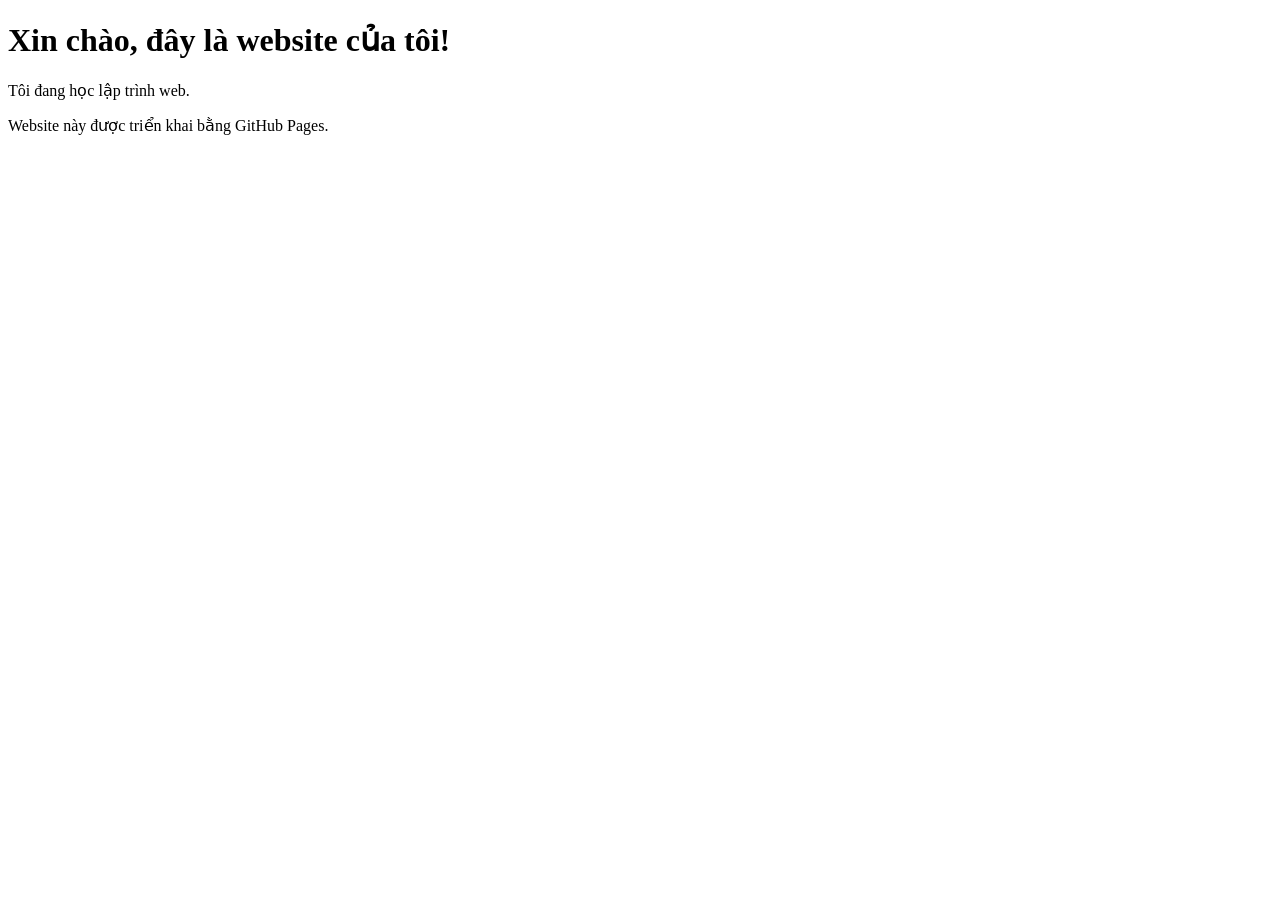
==== index.html @ 7e12b92e "an index file for  my fisrt website" ====
<!DOCTYPE html>
<html lang="vi">
<head>
    <meta charset="UTF-8">
    <meta name="viewport"
          content="width=device-width, initial-scale=1.0">
    <title>Website cá nhân</title>
</head>
<body>
    <h1>Xin chào, đây là website của tôi!</h1>
    <p>Tôi đang học lập trình web.</p>
    <p>Website này được triển khai bằng GitHub Pages.</p>
</body>
</html>
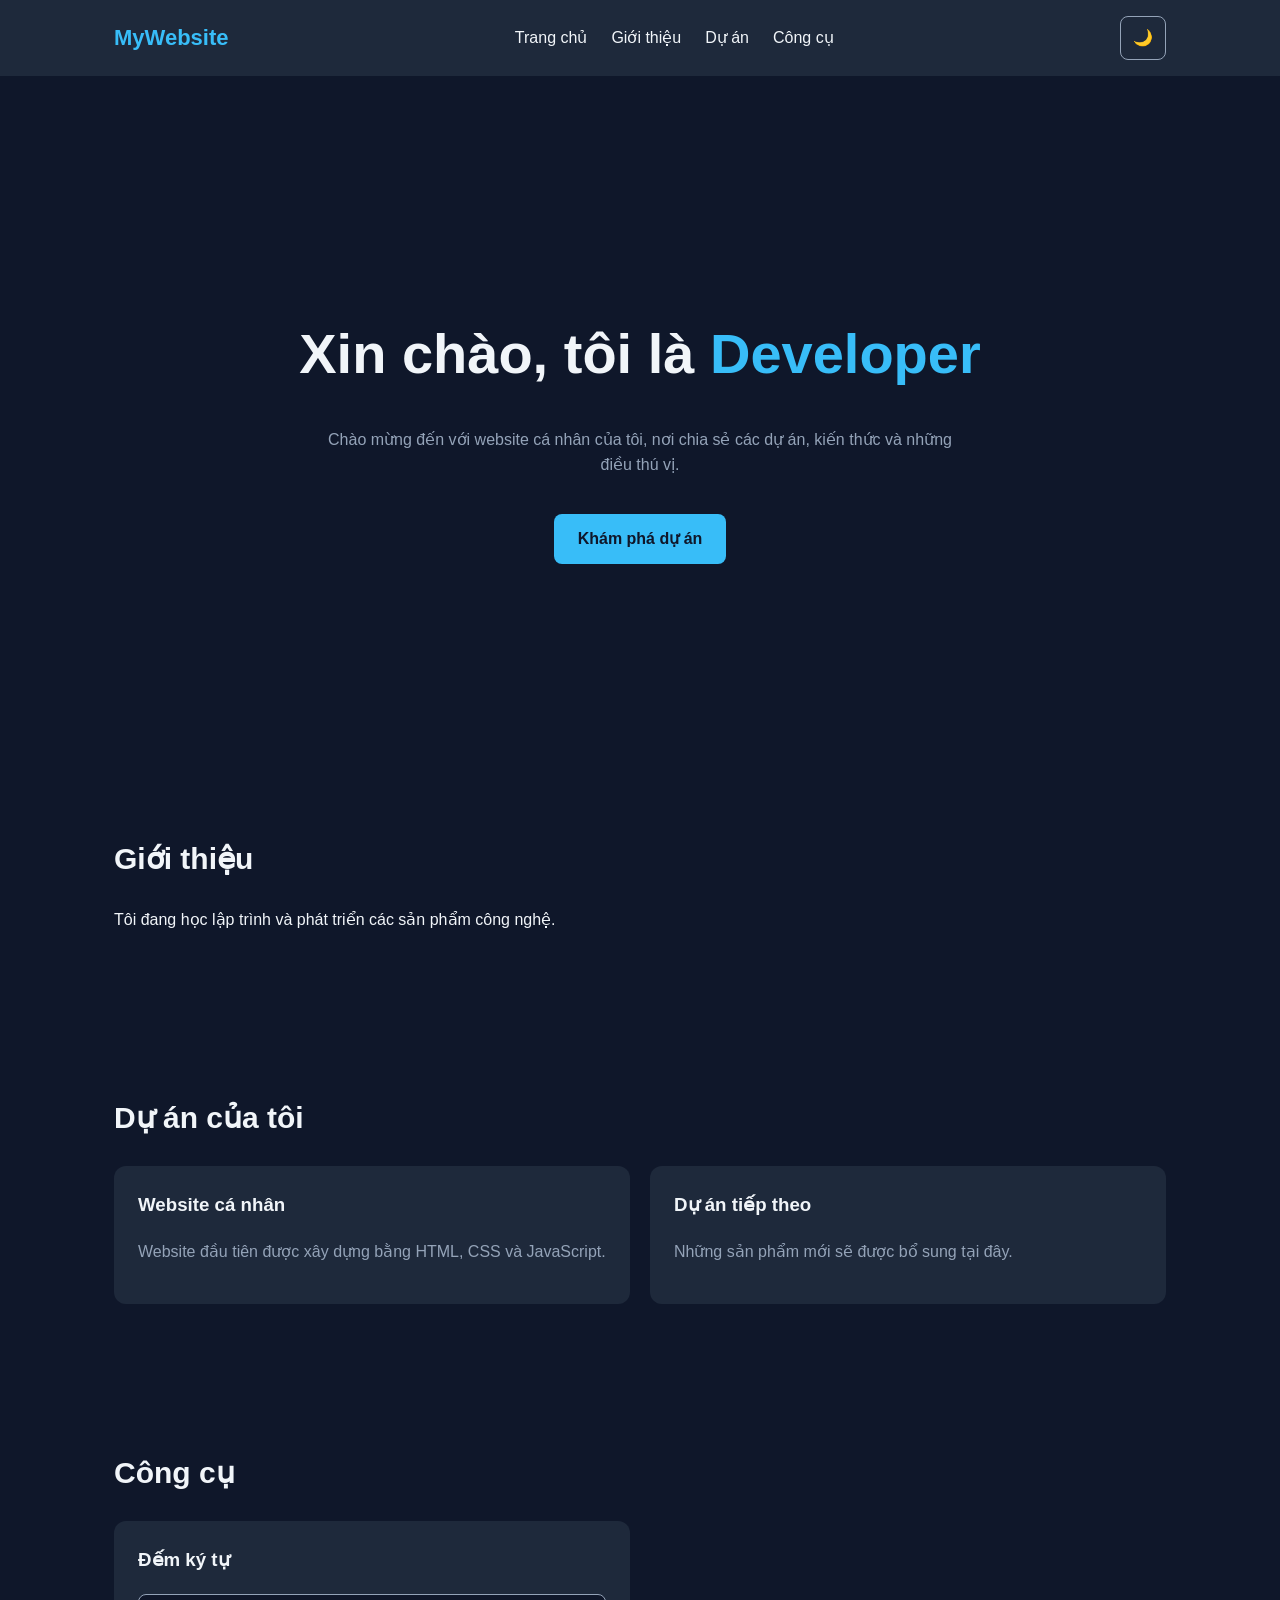
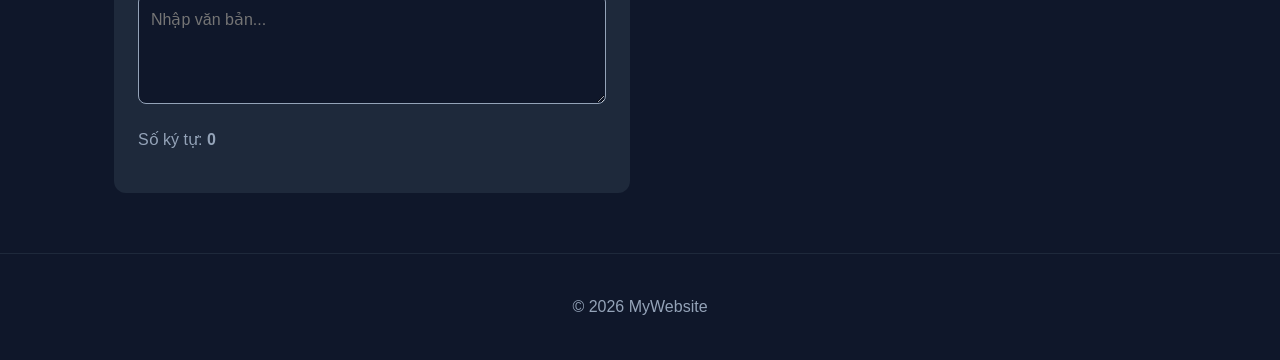
==== commit 1b2d3387: "them js\main.js va css\style.css" ====
--- a/index.html
+++ b/index.html
@@ -4,11 +4,88 @@
     <meta charset="UTF-8">
     <meta name="viewport"
           content="width=device-width, initial-scale=1.0">
-    <title>Website cá nhân</title>
+    <title>My Personal Website</title>
+    <link rel="stylesheet" href="css/style.css">
+    <script src="js/main.js" defer></script>
 </head>
 <body>
-    <h1>Xin chào, đây là website của tôi!</h1>
-    <p>Tôi đang học lập trình web.</p>
-    <p>Website này được triển khai bằng GitHub Pages.</p>
+    <header class="header">
+        <nav class="navbar">
+            <a href="#home" class="logo">MyWebsite</a>
+
+            <div class="nav-links">
+                <a href="#home">Trang chủ</a>
+                <a href="#about">Giới thiệu</a>
+                <a href="#projects">Dự án</a>
+                <a href="#tools">Công cụ</a>
+            </div>
+
+            <button id="theme-toggle"
+                    aria-label="Đổi giao diện"
+                    aria-pressed="false">🌙</button>
+        </nav>
+    </header>
+
+    <main>
+        <section id="home" class="hero">
+            <h1>Xin chào, tôi là <span>Developer</span></h1>
+            <p>
+                Chào mừng đến với website cá nhân
+                của tôi, nơi chia sẻ các dự án,
+                kiến thức và những điều thú vị.
+            </p>
+            <a href="#projects" class="btn">
+                Khám phá dự án
+            </a>
+        </section>
+
+        <section id="about" class="section">
+            <h2>Giới thiệu</h2>
+            <p>
+                Tôi đang học lập trình và phát triển
+                các sản phẩm công nghệ.
+            </p>
+        </section>
+
+        <section id="projects" class="section">
+            <h2>Dự án của tôi</h2>
+            <div class="card-grid">
+                <article class="card">
+                    <h3>Website cá nhân</h3>
+                    <p>
+                        Website đầu tiên được xây dựng
+                        bằng HTML, CSS và JavaScript.
+                    </p>
+                </article>
+
+                <article class="card">
+                    <h3>Dự án tiếp theo</h3>
+                    <p>
+                        Những sản phẩm mới sẽ được
+                        bổ sung tại đây.
+                    </p>
+                </article>
+            </div>
+        </section>
+
+        <section id="tools" class="section">
+            <h2>Công cụ</h2>
+            <div class="card-grid">
+                <article class="card">
+                    <h3>Đếm ký tự</h3>
+                    <textarea id="text-input"
+                              placeholder="Nhập văn bản..."></textarea>
+                    <p>
+                        Số ký tự:
+                        <strong id="char-count">0</strong>
+                    </p>
+                </article>
+            </div>
+        </section>
+    </main>
+
+    <footer class="footer">
+        <p>© <span id="year"></span> MyWebsite</p>
+    </footer>
 </body>
-</html>+</html>
--- a/css/style.css
+++ b/css/style.css
@@ -0,0 +1,200 @@
+:root {
+    --bg: #0f172a;
+    --surface: #1e293b;
+    --text: #f1f5f9;
+    --muted: #94a3b8;
+    --accent: #38bdf8;
+}
+
+body.light {
+    --bg: #f8fafc;
+    --surface: #e2e8f0;
+    --text: #0f172a;
+    --muted: #475569;
+    --accent: #0284c7;
+}
+
+* {
+    box-sizing: border-box;
+}
+
+html {
+    scroll-behavior: smooth;
+    scroll-padding-top: 90px;
+}
+
+body {
+    margin: 0;
+    font-family: Arial, sans-serif;
+    background: var(--bg);
+    color: var(--text);
+    line-height: 1.6;
+    transition: background 0.2s, color 0.2s;
+}
+
+a {
+    color: inherit;
+    text-decoration: none;
+}
+
+button, textarea {
+    font: inherit;
+}
+
+/* Thanh điều hướng */
+.header {
+    position: sticky;
+    top: 0;
+    z-index: 10;
+    background: var(--surface);
+}
+
+.navbar {
+    max-width: 1100px;
+    margin: auto;
+    padding: 16px 24px;
+    display: flex;
+    align-items: center;
+    justify-content: space-between;
+    gap: 20px;
+}
+
+.logo {
+    font-size: 22px;
+    font-weight: bold;
+    color: var(--accent);
+}
+
+.nav-links {
+    display: flex;
+    gap: 24px;
+}
+
+.nav-links a:hover {
+    color: var(--accent);
+}
+
+#theme-toggle {
+    border: 1px solid var(--muted);
+    border-radius: 8px;
+    background: transparent;
+    color: var(--text);
+    padding: 8px 12px;
+    cursor: pointer;
+}
+
+/* Trang chủ */
+.hero {
+    min-height: 75vh;
+    padding: 80px 24px;
+    display: flex;
+    flex-direction: column;
+    align-items: center;
+    justify-content: center;
+    text-align: center;
+}
+
+.hero h1 {
+    font-size: clamp(32px, 5vw, 56px);
+    margin-bottom: 12px;
+}
+
+.hero span {
+    color: var(--accent);
+}
+
+.hero p {
+    max-width: 650px;
+    color: var(--muted);
+}
+
+.btn {
+    display: inline-block;
+    padding: 12px 24px;
+    margin-top: 20px;
+    background: var(--accent);
+    color: var(--bg);
+    border-radius: 8px;
+    font-weight: bold;
+}
+
+/* Các phần nội dung */
+.section {
+    max-width: 1100px;
+    min-height: 250px;
+    margin: auto;
+    padding: 60px 24px;
+}
+
+.section h2 {
+    font-size: 30px;
+    margin-bottom: 24px;
+}
+
+.card-grid {
+    display: grid;
+    grid-template-columns: repeat(2, minmax(0, 1fr));
+    gap: 20px;
+}
+
+.card {
+    padding: 24px;
+    background: var(--surface);
+    border-radius: 12px;
+}
+
+.card h3 {
+    margin-top: 0;
+}
+
+.card p {
+    color: var(--muted);
+}
+
+textarea {
+    width: 100%;
+    min-height: 110px;
+    padding: 12px;
+    border: 1px solid var(--muted);
+    border-radius: 8px;
+    background: var(--bg);
+    color: var(--text);
+    resize: vertical;
+}
+
+.footer {
+    text-align: center;
+    padding: 24px;
+    color: var(--muted);
+    border-top: 1px solid var(--surface);
+}
+
+/* Giao diện điện thoại */
+@media (max-width: 650px) {
+    .navbar {
+        flex-wrap: wrap;
+    }
+
+    .nav-links {
+        order: 3;
+        width: 100%;
+        justify-content: center;
+        gap: 14px;
+        flex-wrap: wrap;
+        font-size: 14px;
+    }
+
+    .card-grid {
+        grid-template-columns: 1fr;
+    }
+
+    .hero {
+        min-height: 60vh;
+    }
+}
+
+@media (prefers-reduced-motion: reduce) {
+    html {
+        scroll-behavior: auto;
+    }
+}
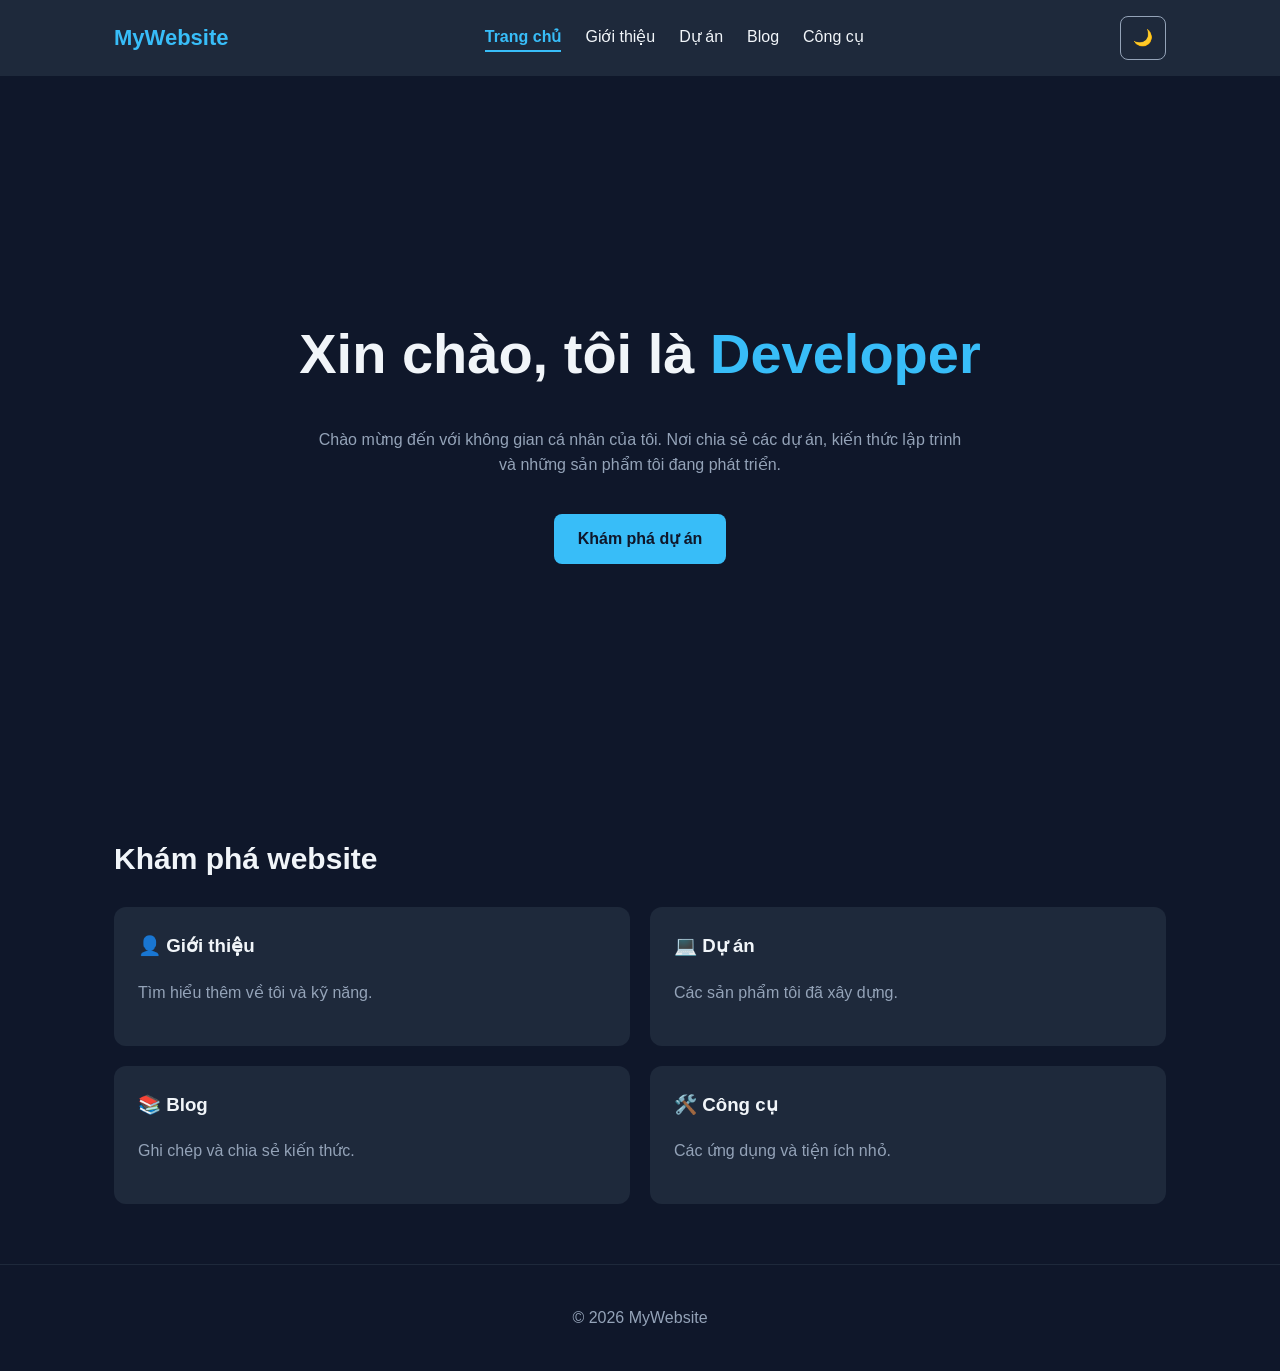
==== commit e5d515a2: "them cac page, cap nhat frontend va backend phu hop" ====
--- a/index.html
+++ b/index.html
@@ -4,82 +4,74 @@
     <meta charset="UTF-8">
     <meta name="viewport"
           content="width=device-width, initial-scale=1.0">
-    <title>My Personal Website</title>
+    <meta name="description"
+          content="Website cá nhân chia sẻ dự án, kiến thức và công cụ.">
+    <title>Trang chủ | MyWebsite</title>
+
     <link rel="stylesheet" href="css/style.css">
     <script src="js/main.js" defer></script>
 </head>
 <body>
     <header class="header">
-        <nav class="navbar">
-            <a href="#home" class="logo">MyWebsite</a>
+        <nav class="navbar" aria-label="Điều hướng chính">
+            <a href="index.html" class="logo">MyWebsite</a>
 
             <div class="nav-links">
-                <a href="#home">Trang chủ</a>
-                <a href="#about">Giới thiệu</a>
-                <a href="#projects">Dự án</a>
-                <a href="#tools">Công cụ</a>
+                <a href="index.html">Trang chủ</a>
+                <a href="pages/about.html">Giới thiệu</a>
+                <a href="pages/projects.html">Dự án</a>
+                <a href="pages/blog.html">Blog</a>
+                <a href="pages/tools.html">Công cụ</a>
             </div>
 
             <button id="theme-toggle"
-                    aria-label="Đổi giao diện"
-                    aria-pressed="false">🌙</button>
+                    type="button"
+                    aria-label="Đổi giao diện">🌙</button>
         </nav>
     </header>
 
     <main>
-        <section id="home" class="hero">
+        <section class="hero">
             <h1>Xin chào, tôi là <span>Developer</span></h1>
+
             <p>
-                Chào mừng đến với website cá nhân
-                của tôi, nơi chia sẻ các dự án,
-                kiến thức và những điều thú vị.
+                Chào mừng đến với không gian cá nhân của tôi.
+                Nơi chia sẻ các dự án, kiến thức lập trình
+                và những sản phẩm tôi đang phát triển.
             </p>
-            <a href="#projects" class="btn">
+
+            <a href="pages/projects.html" class="btn">
                 Khám phá dự án
             </a>
         </section>
 
-        <section id="about" class="section">
-            <h2>Giới thiệu</h2>
-            <p>
-                Tôi đang học lập trình và phát triển
-                các sản phẩm công nghệ.
-            </p>
-        </section>
+        <section class="section">
+            <h2>Khám phá website</h2>
 
-        <section id="projects" class="section">
-            <h2>Dự án của tôi</h2>
             <div class="card-grid">
-                <article class="card">
-                    <h3>Website cá nhân</h3>
-                    <p>
-                        Website đầu tiên được xây dựng
-                        bằng HTML, CSS và JavaScript.
-                    </p>
-                </article>
+                <a class="card card-link"
+                   href="pages/about.html">
+                    <h3>👤 Giới thiệu</h3>
+                    <p>Tìm hiểu thêm về tôi và kỹ năng.</p>
+                </a>
 
-                <article class="card">
-                    <h3>Dự án tiếp theo</h3>
-                    <p>
-                        Những sản phẩm mới sẽ được
-                        bổ sung tại đây.
-                    </p>
-                </article>
-            </div>
-        </section>
+                <a class="card card-link"
+                   href="pages/projects.html">
+                    <h3>💻 Dự án</h3>
+                    <p>Các sản phẩm tôi đã xây dựng.</p>
+                </a>
 
-        <section id="tools" class="section">
-            <h2>Công cụ</h2>
-            <div class="card-grid">
-                <article class="card">
-                    <h3>Đếm ký tự</h3>
-                    <textarea id="text-input"
-                              placeholder="Nhập văn bản..."></textarea>
-                    <p>
-                        Số ký tự:
-                        <strong id="char-count">0</strong>
-                    </p>
-                </article>
+                <a class="card card-link"
+                   href="pages/blog.html">
+                    <h3>📚 Blog</h3>
+                    <p>Ghi chép và chia sẻ kiến thức.</p>
+                </a>
+
+                <a class="card card-link"
+                   href="pages/tools.html">
+                    <h3>🛠️ Công cụ</h3>
+                    <p>Các ứng dụng và tiện ích nhỏ.</p>
+                </a>
             </div>
         </section>
     </main>
--- a/css/style.css
+++ b/css/style.css
@@ -1,3 +1,4 @@
+
 :root {
     --bg: #0f172a;
     --surface: #1e293b;
@@ -198,3 +199,70 @@
         scroll-behavior: auto;
     }
 }
+
+/* Nội dung của các trang con */
+.page-content {
+    min-height: calc(100vh - 200px);
+}
+
+.page-content > h1 {
+    font-size: clamp(32px, 5vw, 44px);
+    margin-bottom: 12px;
+}
+
+.page-content > h2 {
+    margin-top: 36px;
+}
+
+.page-content > p {
+    color: var(--muted);
+    max-width: 750px;
+}
+
+/* Thẻ dự án và bài viết */
+.card {
+    transition: transform 0.2s ease,
+                box-shadow 0.2s ease;
+}
+
+.card-link {
+    display: block;
+}
+
+.card-link:hover {
+    transform: translateY(-4px);
+    box-shadow: 0 8px 24px #00000020;
+}
+
+/* Nhãn công nghệ */
+.tag {
+    display: inline-block;
+    padding: 4px 10px;
+    margin: 4px 4px 0 0;
+    background: var(--bg);
+    color: var(--accent);
+    border-radius: 6px;
+    font-size: 13px;
+}
+
+/* Đánh dấu trang đang truy cập */
+.nav-links a.active {
+    color: var(--accent);
+    font-weight: bold;
+    border-bottom: 2px solid var(--accent);
+}
+
+/* Hiển thị khi dùng bàn phím */
+a:focus-visible,
+button:focus-visible,
+textarea:focus-visible {
+    outline: 2px solid var(--accent);
+    outline-offset: 4px;
+}
+
+/* Giảm chuyển động theo tùy chọn hệ thống */
+@media (prefers-reduced-motion: reduce) {
+    .card {
+        transition: none;
+    }
+}
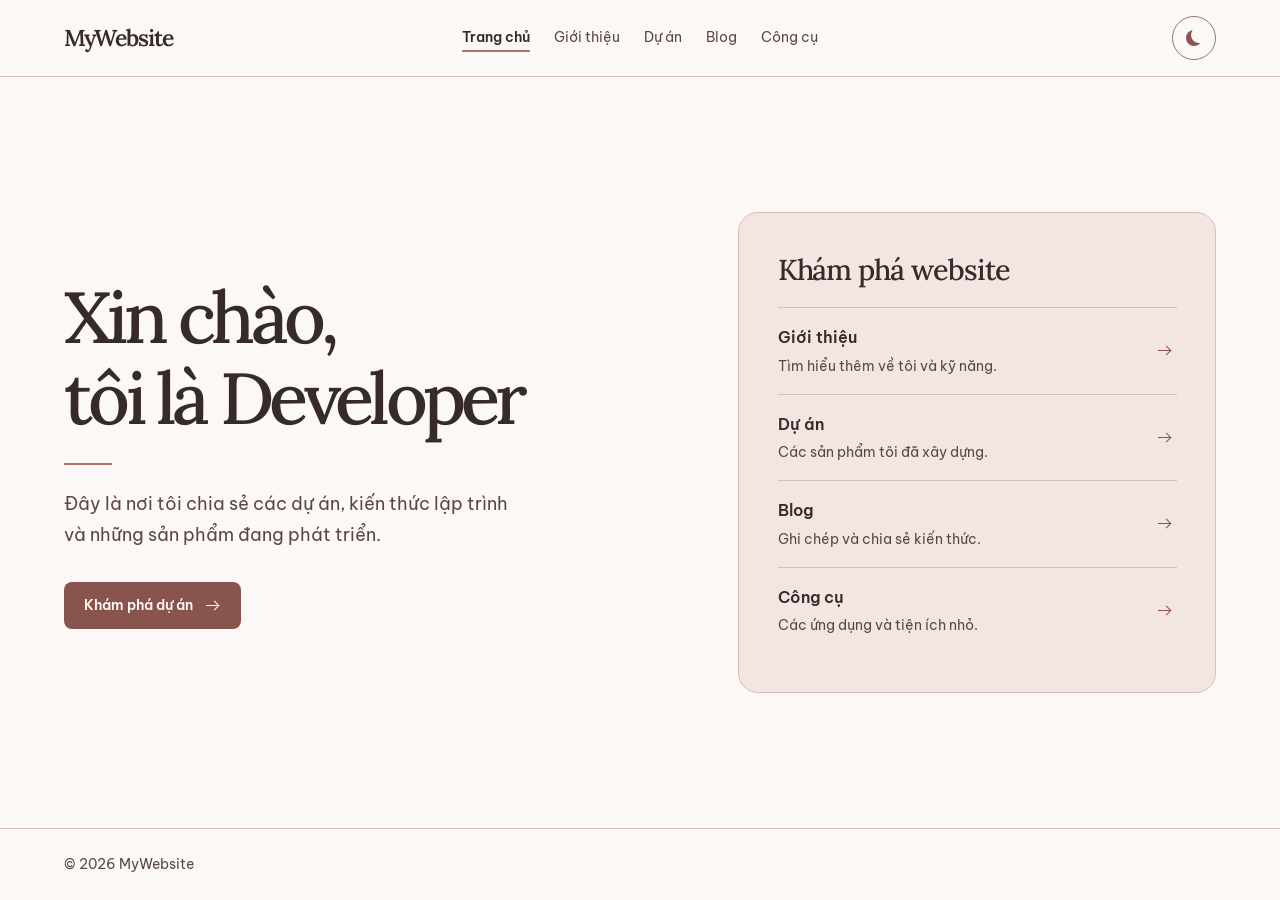
==== commit e181e312: "codex design lai" ====
--- a/index.html
+++ b/index.html
@@ -2,82 +2,93 @@
 <html lang="vi">
 <head>
     <meta charset="UTF-8">
-    <meta name="viewport"
-          content="width=device-width, initial-scale=1.0">
-    <meta name="description"
-          content="Website cá nhân chia sẻ dự án, kiến thức và công cụ.">
+    <meta name="viewport" content="width=device-width, initial-scale=1">
+    <meta name="description" content="Website cá nhân chia sẻ dự án, kiến thức lập trình và công cụ.">
     <title>Trang chủ | MyWebsite</title>
-
     <link rel="stylesheet" href="css/style.css">
-    <script src="js/main.js" defer></script>
+    <script src="js/main.js"></script>
 </head>
 <body>
+    <a class="skip-link" href="#main">Đến nội dung chính</a>
+
     <header class="header">
-        <nav class="navbar" aria-label="Điều hướng chính">
+        <nav class="navbar wrap" aria-label="Điều hướng chính">
             <a href="index.html" class="logo">MyWebsite</a>
 
             <div class="nav-links">
-                <a href="index.html">Trang chủ</a>
+                <a href="index.html" aria-current="page">Trang chủ</a>
                 <a href="pages/about.html">Giới thiệu</a>
                 <a href="pages/projects.html">Dự án</a>
                 <a href="pages/blog.html">Blog</a>
                 <a href="pages/tools.html">Công cụ</a>
             </div>
 
-            <button id="theme-toggle"
-                    type="button"
-                    aria-label="Đổi giao diện">🌙</button>
+            <button id="theme-toggle" class="theme-toggle" type="button"
+                    aria-label="Chế độ tối" aria-pressed="false" hidden>
+                <span class="theme-icon" aria-hidden="true"></span>
+            </button>
         </nav>
     </header>
 
-    <main>
-        <section class="hero">
-            <h1>Xin chào, tôi là <span>Developer</span></h1>
-
-            <p>
-                Chào mừng đến với không gian cá nhân của tôi.
-                Nơi chia sẻ các dự án, kiến thức lập trình
-                và những sản phẩm tôi đang phát triển.
-            </p>
-
-            <a href="pages/projects.html" class="btn">
-                Khám phá dự án
-            </a>
-        </section>
-
-        <section class="section">
-            <h2>Khám phá website</h2>
-
-            <div class="card-grid">
-                <a class="card card-link"
-                   href="pages/about.html">
-                    <h3>👤 Giới thiệu</h3>
-                    <p>Tìm hiểu thêm về tôi và kỹ năng.</p>
-                </a>
-
-                <a class="card card-link"
-                   href="pages/projects.html">
-                    <h3>💻 Dự án</h3>
-                    <p>Các sản phẩm tôi đã xây dựng.</p>
-                </a>
-
-                <a class="card card-link"
-                   href="pages/blog.html">
-                    <h3>📚 Blog</h3>
-                    <p>Ghi chép và chia sẻ kiến thức.</p>
-                </a>
-
-                <a class="card card-link"
-                   href="pages/tools.html">
-                    <h3>🛠️ Công cụ</h3>
-                    <p>Các ứng dụng và tiện ích nhỏ.</p>
+    <main id="main" class="home wrap" tabindex="-1">
+        <section class="hero" aria-labelledby="page-title">
+            <div data-enter>
+                <h1 id="page-title">Xin chào, <span>tôi là Developer</span></h1>
+                <p class="lead">Đây là nơi tôi chia sẻ các dự án, kiến thức lập trình và những sản phẩm đang phát triển.</p>
+                <a href="pages/projects.html" class="btn">
+                    Khám phá dự án
+                    <span class="arrow" aria-hidden="true"></span>
                 </a>
             </div>
+
+            <section class="panel contents" aria-labelledby="contents-title">
+                <h2 id="contents-title">Khám phá website</h2>
+                <ul>
+                    <li>
+                        <a href="pages/about.html">
+                            <div>
+                                <h3>Giới thiệu</h3>
+                                <small>Tìm hiểu thêm về tôi và kỹ năng.</small>
+                            </div>
+                            <span class="arrow" aria-hidden="true"></span>
+                        </a>
+                    </li>
+                    <li>
+                        <a href="pages/projects.html">
+                            <div>
+                                <h3>Dự án</h3>
+                                <small>Các sản phẩm tôi đã xây dựng.</small>
+                            </div>
+                            <span class="arrow" aria-hidden="true"></span>
+                        </a>
+                    </li>
+                    <li>
+                        <a href="pages/blog.html">
+                            <div>
+                                <h3>Blog</h3>
+                                <small>Ghi chép và chia sẻ kiến thức.</small>
+                            </div>
+                            <span class="arrow" aria-hidden="true"></span>
+                        </a>
+                    </li>
+                    <li>
+                        <a href="pages/tools.html">
+                            <div>
+                                <h3>Công cụ</h3>
+                                <small>Các ứng dụng và tiện ích nhỏ.</small>
+                            </div>
+                            <span class="arrow" aria-hidden="true"></span>
+                        </a>
+                    </li>
+                </ul>
+            </section>
         </section>
     </main>
 
     <footer class="footer">
-        <p>© <span id="year"></span> MyWebsite</p>
+        <div class="wrap">
+            <p>© <span id="year"></span> MyWebsite</p>
+        </div>
     </footer>
 </body>
 </html>
--- a/css/style.css
+++ b/css/style.css
@@ -1,268 +1,492 @@
-
-:root {
-    --bg: #0f172a;
-    --surface: #1e293b;
-    --text: #f1f5f9;
-    --muted: #94a3b8;
-    --accent: #38bdf8;
-}
-
-body.light {
-    --bg: #f8fafc;
-    --surface: #e2e8f0;
-    --text: #0f172a;
-    --muted: #475569;
-    --accent: #0284c7;
-}
-
-* {
-    box-sizing: border-box;
-}
-
-html {
-    scroll-behavior: smooth;
-    scroll-padding-top: 90px;
-}
-
-body {
-    margin: 0;
-    font-family: Arial, sans-serif;
-    background: var(--bg);
-    color: var(--text);
-    line-height: 1.6;
-    transition: background 0.2s, color 0.2s;
-}
-
-a {
-    color: inherit;
+/* Hallmark · shape: notebook contents · genre: editorial · theme: custom, Muted Rose (by request) · redesign: full · job: explore
+ * paper: #FCF8F5 · accent: #AE736C · display: Lora · body: Be Vietnam Pro · hero: greeting (home), introduction (inner pages)
+ * nav: edge-aligned · footer: colophon · imagery: live counter · signature: rose contents page · axes: light/roman-serif/warm · posture: restrained · v2.0.0 */
+/* Hallmark · pre-emit critique: P4 H5 E4 S4 R5 V4 · weakest: specificity; the existing four destinations form the contents page and the Tools page shows the working counter. */
+@import url("./fonts.css");
+@import url("./tokens.css");
+@import url("./base.css");
+
+.header {
+    border-block-end: 1px solid var(--color-rule);
+}
+
+.navbar {
+    display: grid;
+    grid-template-columns: 1fr auto 1fr;
+    align-items: center;
+    gap: var(--space-6);
+    min-block-size: 76px;
+}
+
+.logo {
+    justify-self: start;
+    display: inline-flex;
+    align-items: center;
+    min-block-size: var(--target);
+    font-family: var(--font-display);
+    font-size: 1.4375rem;
+    font-weight: 600;
+    letter-spacing: -0.045em;
     text-decoration: none;
-}
-
-button, textarea {
-    font: inherit;
-}
-
-/* Thanh điều hướng */
-.header {
-    position: sticky;
-    top: 0;
-    z-index: 10;
-    background: var(--surface);
-}
-
-.navbar {
-    max-width: 1100px;
-    margin: auto;
-    padding: 16px 24px;
-    display: flex;
-    align-items: center;
-    justify-content: space-between;
-    gap: 20px;
-}
-
-.logo {
-    font-size: 22px;
-    font-weight: bold;
-    color: var(--accent);
 }
 
 .nav-links {
     display: flex;
-    gap: 24px;
-}
-
-.nav-links a:hover {
-    color: var(--accent);
-}
-
-#theme-toggle {
-    border: 1px solid var(--muted);
-    border-radius: 8px;
+    align-items: center;
+    flex-wrap: wrap;
+    gap: var(--space-1) var(--space-6);
+}
+
+.nav-links a {
+    position: relative;
+    display: inline-flex;
+    align-items: center;
+    min-block-size: var(--target);
+    color: var(--color-muted);
+    font-size: var(--text-small);
+    text-decoration: none;
+}
+
+.nav-links a::after {
+    position: absolute;
+    inset: auto 0 var(--space-2);
+    border-block-end: 2px solid var(--color-accent);
+    content: "";
+    transform: scaleX(0);
+    transform-origin: left;
+    transition: transform var(--duration) var(--ease-out);
+}
+
+.nav-links a[aria-current="page"] {
+    color: var(--color-ink);
+    font-weight: 600;
+}
+
+.nav-links a:is([aria-current="page"], :focus-visible)::after {
+    transform: scaleX(1);
+}
+
+.theme-toggle {
+    justify-self: end;
+    display: grid;
+    place-items: center;
+    inline-size: var(--target);
+    block-size: var(--target);
+    padding: 0;
+    border: 1px solid var(--color-control);
+    border-radius: 50%;
     background: transparent;
-    color: var(--text);
-    padding: 8px 12px;
+    color: var(--color-action);
     cursor: pointer;
 }
 
-/* Trang chủ */
+.theme-icon {
+    inline-size: 16px;
+    block-size: 16px;
+    border-radius: 50%;
+    box-shadow: inset 5px -3px 0 0 currentColor;
+}
+
+[aria-pressed="true"] .theme-icon {
+    inline-size: 10px;
+    block-size: 10px;
+    background: currentColor;
+    box-shadow: 0 -8px 0 -4px currentColor, 0 8px 0 -4px currentColor,
+                8px 0 0 -4px currentColor, -8px 0 0 -4px currentColor,
+                6px 6px 0 -4px currentColor, -6px -6px 0 -4px currentColor,
+                6px -6px 0 -4px currentColor, -6px 6px 0 -4px currentColor;
+}
+
+.home {
+    display: grid;
+}
+
+.hero,
+.page-layout {
+    display: grid;
+    grid-template-columns: minmax(0, 1fr) minmax(0, 0.8fr);
+    gap: clamp(var(--space-10), 6vw, var(--space-20));
+}
+
 .hero {
-    min-height: 75vh;
-    padding: 80px 24px;
+    align-items: center;
+    padding-block: clamp(var(--space-12), 8vw, var(--space-24));
+}
+
+.hero h1 {
+    font-size: var(--text-hero);
+    line-height: 1.13;
+    letter-spacing: -0.065em;
+    text-wrap: initial;
+}
+
+.hero h1 span {
+    display: block;
+}
+
+.hero h1::after,
+.page-intro h1::after {
+    display: block;
+    inline-size: var(--space-12);
+    margin-block: var(--space-6);
+    border-block-end: 2px solid var(--color-accent);
+    content: "";
+}
+
+.lead {
+    max-inline-size: 38ch;
+    color: var(--color-muted);
+    font-size: var(--text-lead);
+    line-height: 1.7;
+}
+
+.btn {
+    display: inline-flex;
+    align-items: center;
+    justify-content: center;
+    gap: var(--space-3);
+    min-block-size: var(--target);
+    margin-block-start: var(--space-8);
+    padding: var(--space-3) var(--space-5);
+    border-radius: var(--radius-control);
+    background: var(--color-action);
+    color: var(--color-on-action);
+    font-size: var(--text-small);
+    font-weight: 600;
+    text-decoration: none;
+}
+
+.btn, .theme-toggle, .arrow {
+    transition: transform var(--duration) var(--ease-out);
+}
+
+.arrow {
+    position: relative;
+    flex: none;
+    inline-size: 16px;
+    block-size: 16px;
+}
+
+.arrow::before,
+.arrow::after {
+    position: absolute;
+    content: "";
+}
+
+.arrow::before {
+    inset: 7px 3px auto 1px;
+    border-block-start: 1.5px solid currentColor;
+}
+
+.arrow::after {
+    inset: 4px 3px auto auto;
+    inline-size: 7px;
+    block-size: 7px;
+    border-block-start: 1.5px solid currentColor;
+    border-inline-end: 1.5px solid currentColor;
+    transform: rotate(45deg);
+}
+
+.panel {
+    padding: clamp(var(--space-6), 3vw, var(--space-10));
+    border: 1px solid var(--color-rule);
+    border-radius: var(--radius-panel);
+    background: var(--color-paper-2);
+    color: var(--color-ink);
+}
+
+.contents h2 {
+    margin-block-end: var(--space-5);
+    font-size: var(--text-title);
+    letter-spacing: -0.035em;
+}
+
+.contents ul,
+.tag-list {
+    margin: 0;
+    padding: 0;
+    list-style: none;
+}
+
+.contents li {
+    border-block-start: 1px solid var(--color-rule);
+}
+
+.contents a {
     display: flex;
-    flex-direction: column;
-    align-items: center;
-    justify-content: center;
-    text-align: center;
-}
-
-.hero h1 {
-    font-size: clamp(32px, 5vw, 56px);
-    margin-bottom: 12px;
-}
-
-.hero span {
-    color: var(--accent);
-}
-
-.hero p {
-    max-width: 650px;
-    color: var(--muted);
-}
-
-.btn {
-    display: inline-block;
-    padding: 12px 24px;
-    margin-top: 20px;
-    background: var(--accent);
-    color: var(--bg);
-    border-radius: 8px;
-    font-weight: bold;
-}
-
-/* Các phần nội dung */
-.section {
-    max-width: 1100px;
-    min-height: 250px;
-    margin: auto;
-    padding: 60px 24px;
-}
-
-.section h2 {
-    font-size: 30px;
-    margin-bottom: 24px;
-}
-
-.card-grid {
-    display: grid;
-    grid-template-columns: repeat(2, minmax(0, 1fr));
-    gap: 20px;
-}
-
-.card {
-    padding: 24px;
-    background: var(--surface);
-    border-radius: 12px;
-}
-
-.card h3 {
-    margin-top: 0;
-}
-
-.card p {
-    color: var(--muted);
-}
-
-textarea {
-    width: 100%;
-    min-height: 110px;
-    padding: 12px;
-    border: 1px solid var(--muted);
-    border-radius: 8px;
-    background: var(--bg);
-    color: var(--text);
+    align-items: center;
+    justify-content: space-between;
+    gap: var(--space-4);
+    min-block-size: 68px;
+    padding-block: var(--space-4);
+    border-radius: var(--radius-control);
+    text-decoration: none;
+}
+
+.contents a h3 {
+    font-family: var(--font-body);
+    font-size: var(--text-body);
+    font-weight: 600;
+    line-height: inherit;
+}
+
+.contents a small {
+    display: block;
+    margin-block-start: var(--space-1);
+    color: var(--color-muted);
+    font-size: var(--text-small);
+}
+
+.contents .arrow {
+    margin-inline-end: var(--space-1);
+    color: var(--color-action);
+}
+
+.page {
+    display: grid;
+}
+
+.page-layout {
+    padding-block: clamp(var(--space-12), 7vw, var(--space-24));
+    grid-template-columns: minmax(0, 0.85fr) minmax(0, 1fr);
+    align-items: start;
+    align-content: start;
+}
+
+.page-intro h1 {
+    font-size: var(--text-page);
+    line-height: 1.15;
+    letter-spacing: -0.06em;
+}
+
+.page-details {
+    display: grid;
+    gap: var(--space-8);
+    min-inline-size: 0;
+}
+
+.editorial-entry h2 {
+    margin-block-end: var(--space-3);
+    font-size: var(--text-title);
+    letter-spacing: -0.035em;
+}
+
+.editorial-entry p {
+    max-inline-size: 54ch;
+    color: var(--color-muted);
+}
+
+.ruled-entry {
+    padding-block-start: var(--space-6);
+    border-block-start: 1px solid var(--color-rule);
+}
+
+.skill-list {
+    display: grid;
+    gap: var(--space-4);
+    margin: var(--space-6) 0 0;
+}
+
+.skill-list > div {
+    display: grid;
+    gap: var(--space-1);
+    padding-block-start: var(--space-3);
+    border-block-start: 1px solid var(--color-rule);
+}
+
+.skill-list dt {
+    font-weight: 600;
+}
+
+.skill-list dd {
+    margin: 0;
+    color: var(--color-muted);
+}
+
+.tag-list {
+    display: flex;
+    flex-wrap: wrap;
+    gap: var(--space-2);
+    margin-block-start: var(--space-5);
+}
+
+.tag-list li {
+    padding: var(--space-1) var(--space-3);
+    border: 1px solid var(--color-rule);
+    border-radius: var(--radius-control);
+    background: var(--color-paper-2);
+    color: var(--color-action);
+    font-size: var(--text-caption);
+}
+
+.panel .tag-list li {
+    background: var(--color-paper);
+    color: var(--color-action);
+}
+
+.counter label {
+    display: block;
+    margin-block: var(--space-6) var(--space-2);
+    font-weight: 600;
+}
+
+.counter textarea {
+    display: block;
+    inline-size: 100%;
+    min-block-size: 164px;
+    padding: var(--space-4);
+    border: 1px solid var(--color-control);
+    border-radius: var(--radius-control);
+    background: var(--color-paper);
+    color: var(--color-ink);
     resize: vertical;
 }
 
+.counter textarea::placeholder {
+    color: var(--color-muted);
+    opacity: 1;
+}
+
+.counter textarea:disabled {
+    background: var(--color-paper-2);
+    color: var(--color-muted);
+    cursor: not-allowed;
+}
+
+.counter .counter-status {
+    display: flex;
+    align-items: baseline;
+    gap: var(--space-2);
+    margin-block-start: var(--space-4);
+}
+
+.counter output {
+    color: var(--color-ink);
+    font-size: 1.125rem;
+    font-weight: 600;
+    font-variant-numeric: tabular-nums;
+}
+
 .footer {
-    text-align: center;
-    padding: 24px;
-    color: var(--muted);
-    border-top: 1px solid var(--surface);
-}
-
-/* Giao diện điện thoại */
-@media (max-width: 650px) {
+    border-block-start: 1px solid var(--color-rule);
+    color: var(--color-muted);
+    font-size: var(--text-small);
+}
+
+.footer .wrap {
+    padding-block: var(--space-6);
+}
+
+.btn:active,
+.theme-toggle:active {
+    transform: translateY(1px);
+}
+
+@media (hover: hover) and (pointer: fine) {
+    .logo:hover,
+    .nav-links a:hover {
+        color: var(--color-action);
+    }
+
+    .nav-links a:hover::after {
+        transform: scaleX(1);
+    }
+
+    .btn:hover {
+        background: var(--color-action-hover);
+    }
+
+    .theme-toggle:hover {
+        background: var(--color-hover);
+    }
+
+    .btn:hover:not(:active),
+    .theme-toggle:hover:not(:active) {
+        transform: translateY(-1px);
+    }
+
+    .contents a:hover h3 {
+        text-decoration: underline;
+        text-underline-offset: 0.24em;
+    }
+
+    .contents a:hover .arrow,
+    .btn:hover .arrow {
+        transform: translateX(3px);
+    }
+}
+
+@media (max-width: 58rem) {
+    .hero,
+    .page-layout {
+        gap: var(--space-10);
+    }
+
+    .hero h1 {
+        font-size: clamp(2.5rem, 5.6vw, 4rem);
+    }
+}
+
+@media (max-width: 46rem) {
     .navbar {
-        flex-wrap: wrap;
+        grid-template-columns: 1fr auto;
+        gap: var(--space-1) var(--space-4);
+        padding-block-start: var(--space-2);
     }
 
     .nav-links {
-        order: 3;
-        width: 100%;
-        justify-content: center;
-        gap: 14px;
-        flex-wrap: wrap;
-        font-size: 14px;
-    }
-
-    .card-grid {
-        grid-template-columns: 1fr;
-    }
-
-    .hero {
-        min-height: 60vh;
+        grid-area: 2 / 1 / 3 / -1;
+        justify-content: space-between;
+        gap: 0 var(--space-2);
+    }
+
+    .theme-toggle {
+        grid-area: 1 / 2;
+    }
+
+    .hero,
+    .page-layout {
+        grid-template-columns: minmax(0, 1fr);
+    }
+
+    .hero h1 {
+        font-size: clamp(2.5rem, 10.6vw, 4.25rem);
+    }
+
+    .contents a {
+        padding-block: var(--space-3);
+    }
+}
+
+@media (prefers-reduced-motion: no-preference) {
+    [data-enter] {
+        animation: enter 420ms var(--ease-out) both;
+    }
+}
+
+@keyframes enter {
+    from {
+        opacity: 0.65;
+        transform: translateY(6px);
+    }
+    to {
+        opacity: 1;
+        transform: none;
     }
 }
 
 @media (prefers-reduced-motion: reduce) {
-    html {
-        scroll-behavior: auto;
-    }
-}
-
-/* Nội dung của các trang con */
-.page-content {
-    min-height: calc(100vh - 200px);
-}
-
-.page-content > h1 {
-    font-size: clamp(32px, 5vw, 44px);
-    margin-bottom: 12px;
-}
-
-.page-content > h2 {
-    margin-top: 36px;
-}
-
-.page-content > p {
-    color: var(--muted);
-    max-width: 750px;
-}
-
-/* Thẻ dự án và bài viết */
-.card {
-    transition: transform 0.2s ease,
-                box-shadow 0.2s ease;
-}
-
-.card-link {
-    display: block;
-}
-
-.card-link:hover {
-    transform: translateY(-4px);
-    box-shadow: 0 8px 24px #00000020;
-}
-
-/* Nhãn công nghệ */
-.tag {
-    display: inline-block;
-    padding: 4px 10px;
-    margin: 4px 4px 0 0;
-    background: var(--bg);
-    color: var(--accent);
-    border-radius: 6px;
-    font-size: 13px;
-}
-
-/* Đánh dấu trang đang truy cập */
-.nav-links a.active {
-    color: var(--accent);
-    font-weight: bold;
-    border-bottom: 2px solid var(--accent);
-}
-
-/* Hiển thị khi dùng bàn phím */
-a:focus-visible,
-button:focus-visible,
-textarea:focus-visible {
-    outline: 2px solid var(--accent);
-    outline-offset: 4px;
-}
-
-/* Giảm chuyển động theo tùy chọn hệ thống */
-@media (prefers-reduced-motion: reduce) {
-    .card {
-        transition: none;
-    }
-}
+    *, *::before, *::after {
+        animation: none !important;
+        transition: none !important;
+    }
+
+    .btn:active,
+    .theme-toggle:active,
+    .btn:hover:not(:active),
+    .theme-toggle:hover:not(:active),
+    .contents a:hover .arrow,
+    .btn:hover .arrow {
+        transform: none;
+    }
+}
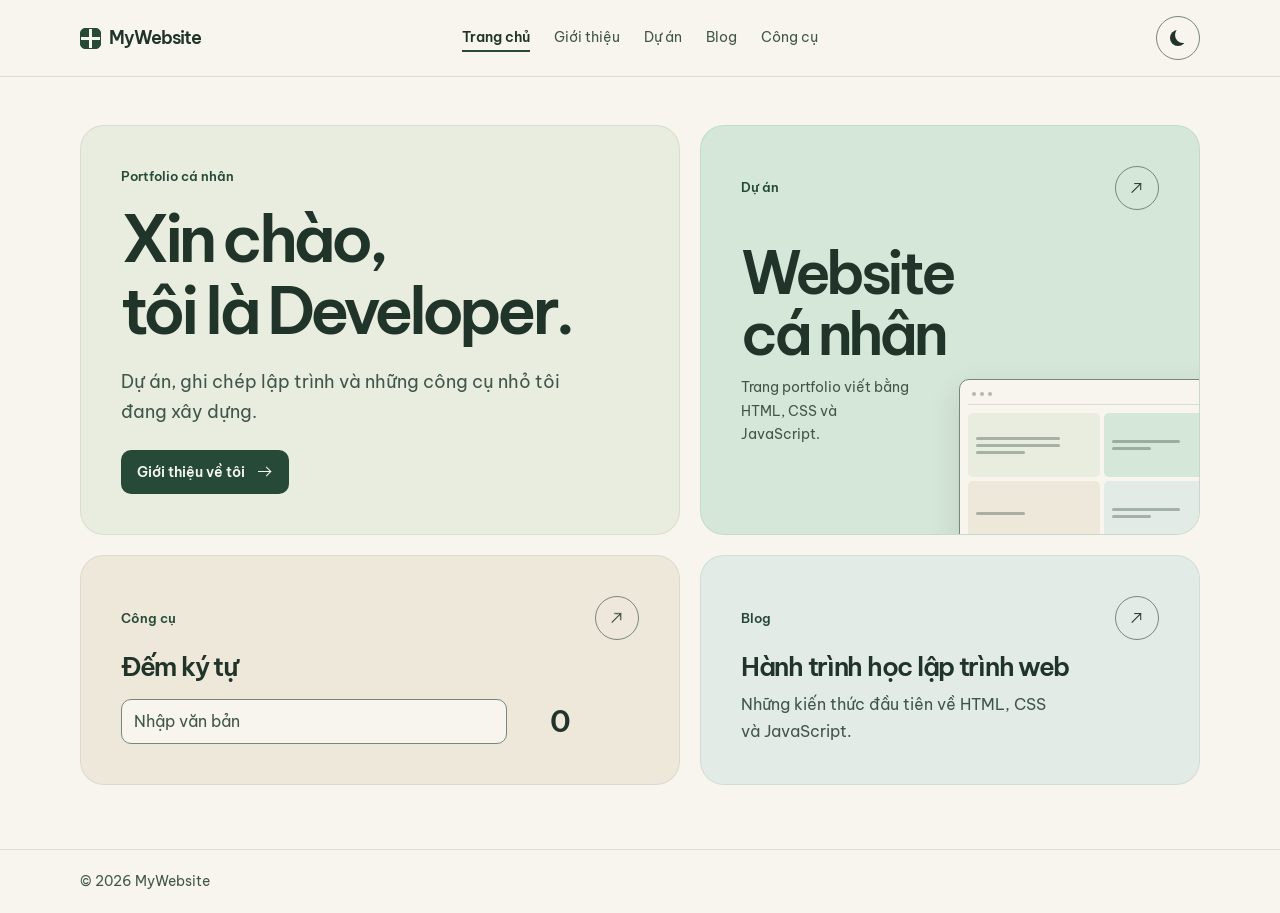
==== commit d000c978: "sua giao dien" ====
--- a/index.html
+++ b/index.html
@@ -13,7 +13,10 @@
 
     <header class="header">
         <nav class="navbar wrap" aria-label="Điều hướng chính">
-            <a href="index.html" class="logo">MyWebsite</a>
+            <a href="index.html" class="logo">
+                <span class="logo-mark" aria-hidden="true"></span>
+                MyWebsite
+            </a>
 
             <div class="nav-links">
                 <a href="index.html" aria-current="page">Trang chủ</a>
@@ -31,58 +34,61 @@
     </header>
 
     <main id="main" class="home wrap" tabindex="-1">
-        <section class="hero" aria-labelledby="page-title">
-            <div data-enter>
-                <h1 id="page-title">Xin chào, <span>tôi là Developer</span></h1>
-                <p class="lead">Đây là nơi tôi chia sẻ các dự án, kiến thức lập trình và những sản phẩm đang phát triển.</p>
-                <a href="pages/projects.html" class="btn">
-                    Khám phá dự án
+        <div class="bento-grid">
+            <section class="tile tile--sage home-intro" aria-labelledby="page-title" data-enter>
+                <p class="eyebrow">Portfolio cá nhân</p>
+                <h1 id="page-title">Xin chào,<br>tôi là Developer.</h1>
+                <p class="lead">Dự án, ghi chép lập trình và những công cụ nhỏ tôi đang xây dựng.</p>
+                <a href="pages/about.html" class="btn">
+                    Giới thiệu về tôi
                     <span class="arrow" aria-hidden="true"></span>
                 </a>
-            </div>
+            </section>
 
-            <section class="panel contents" aria-labelledby="contents-title">
-                <h2 id="contents-title">Khám phá website</h2>
-                <ul>
-                    <li>
-                        <a href="pages/about.html">
-                            <div>
-                                <h3>Giới thiệu</h3>
-                                <small>Tìm hiểu thêm về tôi và kỹ năng.</small>
-                            </div>
-                            <span class="arrow" aria-hidden="true"></span>
-                        </a>
-                    </li>
-                    <li>
-                        <a href="pages/projects.html">
-                            <div>
-                                <h3>Dự án</h3>
-                                <small>Các sản phẩm tôi đã xây dựng.</small>
-                            </div>
-                            <span class="arrow" aria-hidden="true"></span>
-                        </a>
-                    </li>
-                    <li>
-                        <a href="pages/blog.html">
-                            <div>
-                                <h3>Blog</h3>
-                                <small>Ghi chép và chia sẻ kiến thức.</small>
-                            </div>
-                            <span class="arrow" aria-hidden="true"></span>
-                        </a>
-                    </li>
-                    <li>
-                        <a href="pages/tools.html">
-                            <div>
-                                <h3>Công cụ</h3>
-                                <small>Các ứng dụng và tiện ích nhỏ.</small>
-                            </div>
-                            <span class="arrow" aria-hidden="true"></span>
-                        </a>
-                    </li>
-                </ul>
+            <a href="pages/projects.html#website-ca-nhan" class="tile tile--green tile-link featured-project"
+               aria-labelledby="project-title">
+                <div class="tile-head">
+                    <p class="eyebrow">Dự án</p>
+                    <span class="link-icon"><span class="arrow arrow--diagonal" aria-hidden="true"></span></span>
+                </div>
+                <h2 id="project-title">Website<br>cá nhân</h2>
+                <p>Trang portfolio viết bằng HTML, CSS và JavaScript.</p>
+                <div class="project-preview" aria-hidden="true">
+                    <div class="preview-toolbar"><i></i><i></i><i></i></div>
+                    <div class="preview-grid">
+                        <span class="preview-intro"><i></i><i></i><i></i></span>
+                        <span class="preview-project"><i></i><i></i></span>
+                        <span class="preview-tool"><i></i></span>
+                        <span class="preview-blog"><i></i><i></i></span>
+                    </div>
+                </div>
+            </a>
+
+            <section class="tile tile--sand home-tool counter" aria-labelledby="counter-title">
+                <div class="tile-head">
+                    <p class="eyebrow">Công cụ</p>
+                    <a href="pages/tools.html#dem-ky-tu" class="link-icon" aria-label="Mở công cụ đếm ký tự">
+                        <span class="arrow arrow--diagonal" aria-hidden="true"></span>
+                    </a>
+                </div>
+                <h2 id="counter-title"><label for="text-input">Đếm ký tự</label></h2>
+                <div class="counter-inline">
+                    <input id="text-input" type="text" placeholder="Nhập văn bản" autocomplete="off">
+                    <output id="char-count" for="text-input" aria-label="Số ký tự">0</output>
+                </div>
+                <noscript><p>Bật JavaScript để sử dụng bộ đếm ký tự.</p></noscript>
             </section>
-        </section>
+
+            <a href="pages/blog.html#hanh-trinh-web" class="tile tile--mint tile-link featured-post"
+               aria-labelledby="post-title">
+                <div class="tile-head">
+                    <p class="eyebrow">Blog</p>
+                    <span class="link-icon"><span class="arrow arrow--diagonal" aria-hidden="true"></span></span>
+                </div>
+                <h2 id="post-title">Hành trình học lập trình web</h2>
+                <p>Những kiến thức đầu tiên về HTML, CSS và JavaScript.</p>
+            </a>
+        </div>
     </main>
 
     <footer class="footer">
--- a/css/style.css
+++ b/css/style.css
@@ -1,7 +1,3 @@
-/* Hallmark · shape: notebook contents · genre: editorial · theme: custom, Muted Rose (by request) · redesign: full · job: explore
- * paper: #FCF8F5 · accent: #AE736C · display: Lora · body: Be Vietnam Pro · hero: greeting (home), introduction (inner pages)
- * nav: edge-aligned · footer: colophon · imagery: live counter · signature: rose contents page · axes: light/roman-serif/warm · posture: restrained · v2.0.0 */
-/* Hallmark · pre-emit critique: P4 H5 E4 S4 R5 V4 · weakest: specificity; the existing four destinations form the contents page and the Tools page shows the working counter. */
 @import url("./fonts.css");
 @import url("./tokens.css");
 @import url("./base.css");
@@ -19,22 +15,34 @@
 }
 
 .logo {
+    display: inline-flex;
     justify-self: start;
-    display: inline-flex;
-    align-items: center;
+    align-items: center;
+    gap: var(--space-2);
     min-block-size: var(--target);
-    font-family: var(--font-display);
-    font-size: 1.4375rem;
+    font-size: 1.125rem;
     font-weight: 600;
-    letter-spacing: -0.045em;
+    letter-spacing: -0.055em;
     text-decoration: none;
+    white-space: nowrap;
+}
+
+.logo-mark {
+    flex: none;
+    inline-size: 21px;
+    block-size: 21px;
+    border: 1px solid var(--color-action);
+    border-radius: 5px;
+    background: linear-gradient(90deg, transparent 41%, var(--color-paper) 41% 58%, transparent 58%),
+                linear-gradient(transparent 41%, var(--color-paper) 41% 58%, transparent 58%),
+                var(--color-action);
 }
 
 .nav-links {
     display: flex;
     align-items: center;
     flex-wrap: wrap;
-    gap: var(--space-1) var(--space-6);
+    gap: 0 clamp(var(--space-3), 2.2vw, var(--space-6));
 }
 
 .nav-links a {
@@ -50,7 +58,7 @@
 .nav-links a::after {
     position: absolute;
     inset: auto 0 var(--space-2);
-    border-block-end: 2px solid var(--color-accent);
+    border-block-end: 2px solid var(--color-action);
     content: "";
     transform: scaleX(0);
     transform-origin: left;
@@ -66,17 +74,22 @@
     transform: scaleX(1);
 }
 
-.theme-toggle {
-    justify-self: end;
-    display: grid;
+.theme-toggle,
+.link-icon {
+    display: inline-grid;
     place-items: center;
+    flex: none;
     inline-size: var(--target);
     block-size: var(--target);
     padding: 0;
     border: 1px solid var(--color-control);
     border-radius: 50%;
     background: transparent;
-    color: var(--color-action);
+    color: var(--color-ink);
+}
+
+.theme-toggle {
+    justify-self: end;
     cursor: pointer;
 }
 
@@ -97,47 +110,80 @@
                 6px -6px 0 -4px currentColor, -6px 6px 0 -4px currentColor;
 }
 
-.home {
-    display: grid;
-}
-
-.hero,
+.home,
+.page {
+    --grid-gap: clamp(var(--space-3), 1.6vw, var(--space-5));
+    padding-block: clamp(var(--space-5), 4vw, var(--space-12)) clamp(var(--space-8), 5vw, var(--space-16));
+}
+
+.bento-grid,
 .page-layout {
     display: grid;
-    grid-template-columns: minmax(0, 1fr) minmax(0, 0.8fr);
-    gap: clamp(var(--space-10), 6vw, var(--space-20));
-}
-
-.hero {
-    align-items: center;
-    padding-block: clamp(var(--space-12), 8vw, var(--space-24));
-}
-
-.hero h1 {
+    grid-template-columns: minmax(0, 1.2fr) minmax(0, 1fr);
+    gap: var(--grid-gap);
+}
+
+.tile {
+    min-inline-size: 0;
+    padding: clamp(var(--space-5), 3.3vw, var(--space-10));
+    border: 1px solid color-mix(in srgb, var(--color-ink) 8%, transparent);
+    border-radius: var(--radius-panel);
+    background: var(--tile-fill);
+    scroll-margin-block-start: var(--space-4);
+}
+
+.tile--sage { --tile-fill: var(--color-sage); }
+.tile--green { --tile-fill: var(--color-green); }
+.tile--sand { --tile-fill: var(--color-sand); }
+.tile--mint { --tile-fill: var(--color-mint); }
+
+.tile:target {
+    border-color: var(--color-action);
+}
+
+.tile-link {
+    display: block;
+    text-decoration: none;
+    transition: transform var(--duration) var(--ease-out), border-color var(--duration) var(--ease-out);
+}
+
+.tile-head {
+    display: flex;
+    justify-content: space-between;
+    align-items: center;
+    gap: var(--space-3);
+}
+
+.eyebrow {
+    color: var(--color-action);
+    font-size: var(--text-caption);
+    font-weight: 600;
+}
+
+.home-intro {
+    display: flex;
+    flex-direction: column;
+    align-items: flex-start;
+    justify-content: center;
+    min-block-size: clamp(320px, 32vw, 430px);
+}
+
+.home-intro h1,
+.page-intro h1 {
     font-size: var(--text-hero);
-    line-height: 1.13;
-    letter-spacing: -0.065em;
-    text-wrap: initial;
-}
-
-.hero h1 span {
-    display: block;
-}
-
-.hero h1::after,
-.page-intro h1::after {
-    display: block;
-    inline-size: var(--space-12);
-    margin-block: var(--space-6);
-    border-block-end: 2px solid var(--color-accent);
-    content: "";
+    line-height: 1.1;
+    letter-spacing: -0.075em;
+    text-wrap: wrap;
+}
+
+.home-intro h1 {
+    margin-block: var(--space-4) var(--space-5);
 }
 
 .lead {
     max-inline-size: 38ch;
     color: var(--color-muted);
-    font-size: var(--text-lead);
-    line-height: 1.7;
+    font-size: clamp(1rem, 1.6vw, 1.125rem);
 }
 
 .btn {
@@ -146,8 +192,8 @@
     justify-content: center;
     gap: var(--space-3);
     min-block-size: var(--target);
-    margin-block-start: var(--space-8);
-    padding: var(--space-3) var(--space-5);
+    margin-block-start: var(--space-6);
+    padding: var(--space-2) var(--space-4);
     border-radius: var(--radius-control);
     background: var(--color-action);
     color: var(--color-on-action);
@@ -156,12 +202,16 @@
     text-decoration: none;
 }
 
-.btn, .theme-toggle, .arrow {
-    transition: transform var(--duration) var(--ease-out);
+.btn,
+.theme-toggle,
+.link-icon,
+.arrow {
+    transition: transform var(--duration) var(--ease-out), background-color var(--duration) var(--ease-out);
 }
 
 .arrow {
     position: relative;
+    display: inline-block;
     flex: none;
     inline-size: 16px;
     block-size: 16px;
@@ -187,184 +237,235 @@
     transform: rotate(45deg);
 }
 
-.panel {
-    padding: clamp(var(--space-6), 3vw, var(--space-10));
-    border: 1px solid var(--color-rule);
-    border-radius: var(--radius-panel);
-    background: var(--color-paper-2);
-    color: var(--color-ink);
-}
-
-.contents h2 {
-    margin-block-end: var(--space-5);
+.arrow--diagonal {
+    rotate: -45deg;
+}
+
+.featured-project {
+    position: relative;
+    isolation: isolate;
+    overflow: hidden;
+}
+
+.featured-project .tile-head .link-icon {
+    position: relative;
+    z-index: 1;
+}
+
+.featured-project h2 {
+    margin-block: clamp(var(--space-3), 3vw, var(--space-8)) var(--space-3);
+    font-size: clamp(2.25rem, 4.6vw, 4rem);
+    line-height: 1.04;
+    letter-spacing: -0.075em;
+    text-wrap: wrap;
+}
+
+.featured-project > p {
+    max-inline-size: 19ch;
+    color: var(--color-muted);
+    font-size: var(--text-small);
+}
+
+/* A small rendering of this portfolio's layout inside its project tile. */
+.project-preview {
+    --preview-line: color-mix(in srgb, var(--color-ink) 32%, transparent);
+    position: absolute;
+    z-index: -1;
+    inset-inline-end: calc(-1 * var(--space-6));
+    inset-block-end: calc(-1 * var(--space-5));
+    inline-size: 53%;
+    padding: var(--space-2);
+    border: 1px solid var(--color-control);
+    border-radius: var(--radius-control);
+    background: var(--color-paper);
+    box-shadow: 0 12px 32px color-mix(in srgb, var(--color-ink) 12%, transparent);
+    transition: transform var(--duration) var(--ease-out);
+}
+
+.preview-toolbar {
+    display: flex;
+    gap: 4px;
+    padding: var(--space-1) var(--space-1) var(--space-2);
+    border-block-end: 1px solid var(--color-rule);
+}
+
+.preview-toolbar i {
+    inline-size: 4px;
+    block-size: 4px;
+    border-radius: 50%;
+    background: var(--preview-line);
+}
+
+.preview-grid {
+    display: grid;
+    grid-template-columns: 1.2fr 1fr;
+    gap: var(--space-1);
+    padding-block-start: var(--space-2);
+}
+
+.preview-grid > span {
+    display: flex;
+    flex-direction: column;
+    justify-content: center;
+    gap: var(--space-1);
+    min-block-size: clamp(32px, 5vw, 66px);
+    padding: var(--space-2);
+    border-radius: 5px;
+}
+
+.preview-grid i {
+    display: block;
+    inline-size: 72%;
+    block-size: 3px;
+    border-radius: 2px;
+    background: var(--preview-line);
+}
+
+.preview-grid i:last-child { inline-size: 42%; }
+.preview-intro { background: var(--color-sage); }
+.preview-project { background: var(--color-green); }
+.preview-tool { background: var(--color-sand); }
+.preview-blog { background: var(--color-mint); }
+
+.home-tool h2,
+.featured-post h2,
+.page-entry h2 {
     font-size: var(--text-title);
-    letter-spacing: -0.035em;
-}
-
-.contents ul,
-.tag-list {
-    margin: 0;
-    padding: 0;
-    list-style: none;
-}
-
-.contents li {
-    border-block-start: 1px solid var(--color-rule);
-}
-
-.contents a {
-    display: flex;
-    align-items: center;
-    justify-content: space-between;
-    gap: var(--space-4);
-    min-block-size: 68px;
-    padding-block: var(--space-4);
-    border-radius: var(--radius-control);
-    text-decoration: none;
-}
-
-.contents a h3 {
-    font-family: var(--font-body);
-    font-size: var(--text-body);
-    font-weight: 600;
-    line-height: inherit;
-}
-
-.contents a small {
-    display: block;
-    margin-block-start: var(--space-1);
-    color: var(--color-muted);
-    font-size: var(--text-small);
-}
-
-.contents .arrow {
-    margin-inline-end: var(--space-1);
-    color: var(--color-action);
-}
-
-.page {
+    line-height: 1.2;
+    letter-spacing: -0.05em;
+}
+
+.home-tool h2,
+.featured-post h2 {
+    margin-block: var(--space-3) var(--space-2);
+}
+
+.featured-post h2 {
+    max-inline-size: 20ch;
+    text-wrap: wrap;
+}
+
+.featured-post > p,
+.page-entry p {
+    max-inline-size: 55ch;
+    color: var(--color-muted);
+}
+
+.counter-inline {
     display: grid;
-}
-
-.page-layout {
-    padding-block: clamp(var(--space-12), 7vw, var(--space-24));
-    grid-template-columns: minmax(0, 0.85fr) minmax(0, 1fr);
-    align-items: start;
-    align-content: start;
-}
-
-.page-intro h1 {
-    font-size: var(--text-page);
-    line-height: 1.15;
-    letter-spacing: -0.06em;
-}
-
-.page-details {
-    display: grid;
-    gap: var(--space-8);
-    min-inline-size: 0;
-}
-
-.editorial-entry h2 {
-    margin-block-end: var(--space-3);
-    font-size: var(--text-title);
-    letter-spacing: -0.035em;
-}
-
-.editorial-entry p {
-    max-inline-size: 54ch;
-    color: var(--color-muted);
-}
-
-.ruled-entry {
-    padding-block-start: var(--space-6);
-    border-block-start: 1px solid var(--color-rule);
-}
-
-.skill-list {
-    display: grid;
-    gap: var(--space-4);
-    margin: var(--space-6) 0 0;
-}
-
-.skill-list > div {
-    display: grid;
-    gap: var(--space-1);
-    padding-block-start: var(--space-3);
-    border-block-start: 1px solid var(--color-rule);
-}
-
-.skill-list dt {
-    font-weight: 600;
-}
-
-.skill-list dd {
-    margin: 0;
-    color: var(--color-muted);
-}
-
-.tag-list {
-    display: flex;
-    flex-wrap: wrap;
-    gap: var(--space-2);
-    margin-block-start: var(--space-5);
-}
-
-.tag-list li {
-    padding: var(--space-1) var(--space-3);
-    border: 1px solid var(--color-rule);
-    border-radius: var(--radius-control);
-    background: var(--color-paper-2);
-    color: var(--color-action);
-    font-size: var(--text-caption);
-}
-
-.panel .tag-list li {
-    background: var(--color-paper);
-    color: var(--color-action);
-}
-
-.counter label {
-    display: block;
-    margin-block: var(--space-6) var(--space-2);
-    font-weight: 600;
-}
-
-.counter textarea {
+    grid-template-columns: minmax(0, 1fr) auto;
+    align-items: center;
+    gap: var(--space-3);
+    max-inline-size: 450px;
+    margin-block-start: var(--space-4);
+}
+
+.counter :is(input, textarea) {
     display: block;
     inline-size: 100%;
-    min-block-size: 164px;
-    padding: var(--space-4);
+    min-inline-size: 0;
+    min-block-size: var(--target);
+    padding: var(--space-2) var(--space-3);
     border: 1px solid var(--color-control);
     border-radius: var(--radius-control);
     background: var(--color-paper);
     color: var(--color-ink);
-    resize: vertical;
-}
-
-.counter textarea::placeholder {
+}
+
+.counter :is(input, textarea)::placeholder {
     color: var(--color-muted);
     opacity: 1;
 }
 
-.counter textarea:disabled {
-    background: var(--color-paper-2);
-    color: var(--color-muted);
-    cursor: not-allowed;
-}
-
-.counter .counter-status {
-    display: flex;
-    align-items: baseline;
-    gap: var(--space-2);
-    margin-block-start: var(--space-4);
-}
-
 .counter output {
+    min-inline-size: 2.5ch;
     color: var(--color-ink);
     font-size: 1.125rem;
     font-weight: 600;
     font-variant-numeric: tabular-nums;
+    text-align: end;
+}
+
+.counter-inline output {
+    font-size: clamp(1.375rem, 2.5vw, 1.875rem);
+    line-height: 1;
+}
+
+.counter noscript p {
+    margin-block-start: var(--space-3);
+    color: var(--color-muted);
+    font-size: var(--text-small);
+}
+
+.page-layout {
+    grid-template-columns: minmax(0, 0.9fr) minmax(0, 1.1fr);
+    align-items: start;
+}
+
+.page-intro h1 {
+    margin-block-end: var(--space-4);
+    font-size: var(--text-page);
+}
+
+.page-details {
+    display: grid;
+    gap: var(--grid-gap);
+    min-inline-size: 0;
+}
+
+.page-entry h2 {
+    margin-block-end: var(--space-3);
+}
+
+.skill-list {
+    display: grid;
+    gap: var(--space-3);
+    margin: var(--space-5) 0 0;
+}
+
+.skill-list > div {
+    padding-block-start: var(--space-3);
+    border-block-start: 1px solid color-mix(in srgb, var(--color-ink) 20%, transparent);
+}
+
+.skill-list dt { font-weight: 600; }
+.skill-list dd { margin: 0; color: var(--color-muted); }
+
+.tag-list {
+    display: flex;
+    flex-wrap: wrap;
+    gap: var(--space-2);
+    margin: var(--space-5) 0 0;
+    padding: 0;
+    list-style: none;
+}
+
+.tag-list li {
+    padding: var(--space-1) var(--space-3);
+    border: 1px solid color-mix(in srgb, var(--color-ink) 16%, transparent);
+    border-radius: var(--radius-control);
+    background: var(--color-paper);
+    color: var(--color-action);
+    font-size: var(--text-caption);
+}
+
+.page-entry.counter label {
+    display: block;
+    margin-block: var(--space-5) var(--space-2);
+    font-weight: 600;
+}
+
+.counter textarea {
+    min-block-size: 152px;
+    padding: var(--space-3);
+    resize: vertical;
+}
+
+.counter .counter-status {
+    display: flex;
+    align-items: baseline;
+    gap: var(--space-2);
+    margin-block-start: var(--space-4);
 }
 
 .footer {
@@ -374,16 +475,10 @@
 }
 
 .footer .wrap {
-    padding-block: var(--space-6);
-}
-
-.btn:active,
-.theme-toggle:active {
-    transform: translateY(1px);
+    padding-block: var(--space-5);
 }
 
 @media (hover: hover) and (pointer: fine) {
-    .logo:hover,
     .nav-links a:hover {
         color: var(--color-action);
     }
@@ -394,67 +489,79 @@
 
     .btn:hover {
         background: var(--color-action-hover);
-    }
-
+        transform: translateY(-1px);
+    }
+
+    .tile-link:hover {
+        border-color: var(--color-control);
+        transform: translateY(-2px);
+    }
+
+    .featured-project:hover .project-preview {
+        transform: translate(-3px, -3px);
+    }
+
+    .tile-link:hover .link-icon,
+    a.link-icon:hover,
     .theme-toggle:hover {
         background: var(--color-hover);
     }
 
-    .btn:hover:not(:active),
-    .theme-toggle:hover:not(:active) {
-        transform: translateY(-1px);
-    }
-
-    .contents a:hover h3 {
-        text-decoration: underline;
-        text-underline-offset: 0.24em;
-    }
-
-    .contents a:hover .arrow,
+    .tile-link:hover .arrow--diagonal,
+    a.link-icon:hover .arrow--diagonal,
     .btn:hover .arrow {
         transform: translateX(3px);
     }
 }
 
-@media (max-width: 58rem) {
-    .hero,
-    .page-layout {
-        gap: var(--space-10);
-    }
-
-    .hero h1 {
-        font-size: clamp(2.5rem, 5.6vw, 4rem);
-    }
+.btn:active,
+.theme-toggle:active,
+a.link-icon:active {
+    transform: translateY(1px);
 }
 
 @media (max-width: 46rem) {
     .navbar {
         grid-template-columns: 1fr auto;
-        gap: var(--space-1) var(--space-4);
+        gap: 0 var(--space-3);
         padding-block-start: var(--space-2);
     }
 
     .nav-links {
         grid-area: 2 / 1 / 3 / -1;
-        justify-content: space-between;
-        gap: 0 var(--space-2);
+        justify-content: start;
+        column-gap: clamp(9px, 3vw, 20px);
     }
 
     .theme-toggle {
         grid-area: 1 / 2;
     }
 
-    .hero,
+    .bento-grid,
     .page-layout {
         grid-template-columns: minmax(0, 1fr);
     }
 
-    .hero h1 {
-        font-size: clamp(2.5rem, 10.6vw, 4.25rem);
-    }
-
-    .contents a {
-        padding-block: var(--space-3);
+    .home-intro {
+        min-block-size: 290px;
+    }
+
+    .home-intro h1 {
+        font-size: clamp(2.125rem, 8.4vw, 3.5rem);
+    }
+
+    .featured-project {
+        min-block-size: 228px;
+    }
+
+    .project-preview {
+        inline-size: min(46%, 235px);
+    }
+}
+
+@media (max-width: 23rem) {
+    .nav-links a {
+        font-size: 0.75rem;
     }
 }
 
@@ -465,27 +572,22 @@
 }
 
 @keyframes enter {
-    from {
-        opacity: 0.65;
-        transform: translateY(6px);
-    }
-    to {
-        opacity: 1;
-        transform: none;
-    }
+    from { opacity: 0.7; translate: 0 6px; }
+    to { opacity: 1; translate: 0 0; }
 }
 
 @media (prefers-reduced-motion: reduce) {
     *, *::before, *::after {
-        animation: none !important;
-        transition: none !important;
-    }
-
-    .btn:active,
+        transition-duration: 0s !important;
+    }
+
+    .btn:is(:hover, :active),
     .theme-toggle:active,
-    .btn:hover:not(:active),
-    .theme-toggle:hover:not(:active),
-    .contents a:hover .arrow,
+    a.link-icon:active,
+    .tile-link:hover,
+    .featured-project:hover .project-preview,
+    .tile-link:hover .arrow--diagonal,
+    a.link-icon:hover .arrow--diagonal,
     .btn:hover .arrow {
         transform: none;
     }
